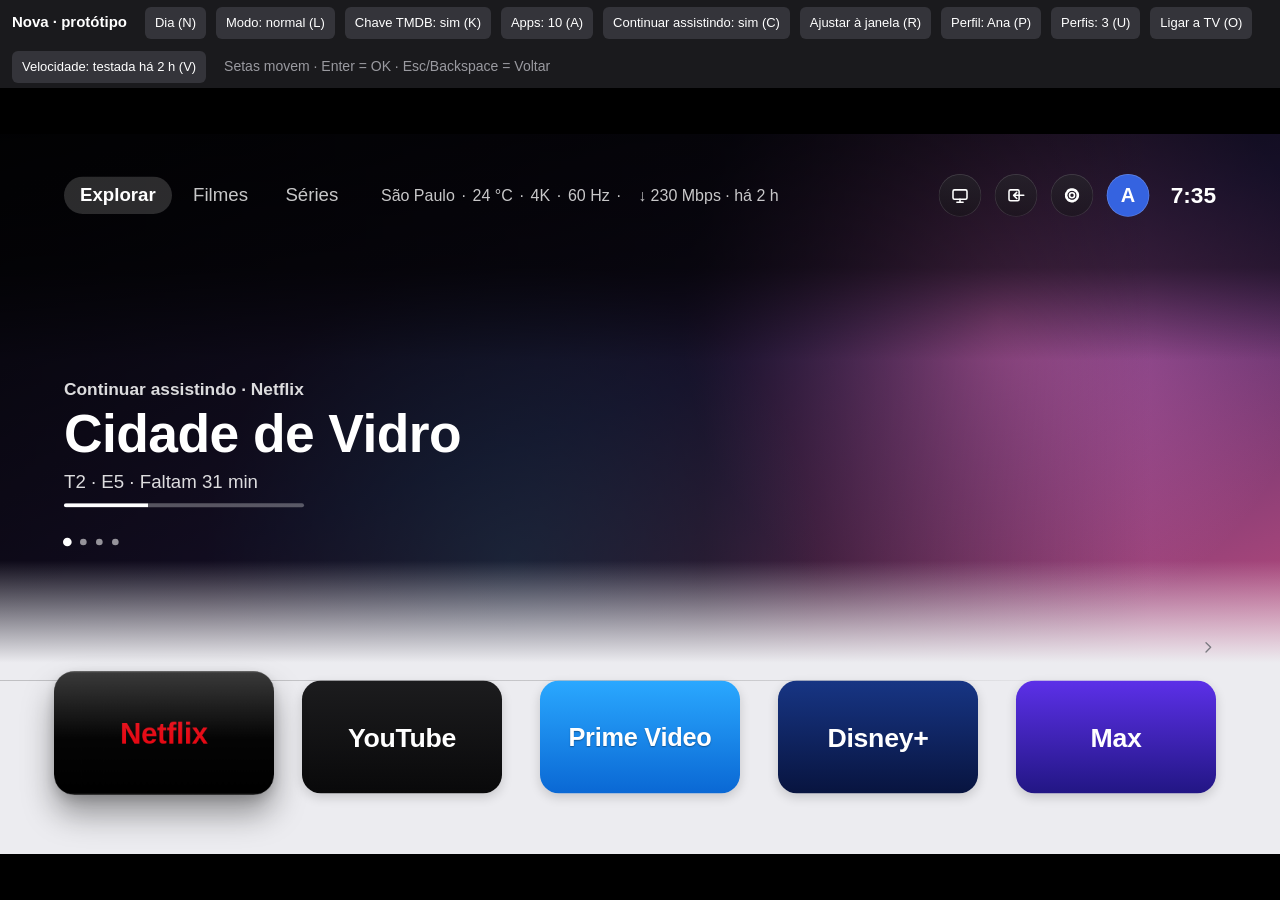
==== design/prototype/index.html @ 6ef5755b "Meu TV OS: plans, reviews and design (phase 0 to 2) Cards in plan/, review and TV test records in re" ====
<!doctype html>
<html lang="pt-BR">
<head>
<meta charset="utf-8">
<title>Nova · protótipo da tela inicial (card 200)</title>
<link rel="stylesheet" href="proto.css">
</head>
<body>
<div id="bar">
  <b>Nova · protótipo</b>
  <button id="bNight" type="button">Dia/Noite (N)</button>
  <button id="bPerf" type="button">Modo: normal (L)</button>
  <button id="bKey" type="button">Chave TMDB: sim (K)</button>
  <button id="bApps" type="button">Apps: 10 (A)</button>
  <button id="bCont" type="button">Continuar assistindo: sim (C)</button>
  <button id="b720" type="button">1280×720 (R)</button>
  <button id="bProf" type="button">Perfil: Ana (P)</button>
  <button id="bAlone" type="button">Perfis: 3 (U)</button>
  <button id="bStart" type="button">Ligar a TV (O)</button>
  <button id="bSpeed" type="button">Velocidade (V)</button>
  <span class="help">Setas movem · Enter = OK · Esc/Backspace = Voltar</span>
</div>
<div id="view">
  <div id="stage">
    <div id="sky" class="layer"><div class="s day"></div><div class="s night"></div><div class="lift"></div></div>
    <div id="home" class="layer">
      <div id="band">
        <div class="art" id="artA"></div>
        <div class="art" id="artB"></div>
        <div class="scrim top"></div>
        <div class="scrim left"></div>
        <div class="fade day"></div>
        <div class="fade night"></div>
        <div class="logo" id="logoA"></div>
        <div class="logo" id="logoB"></div>
      </div>
      <div id="hero">
        <div class="text">
          <div class="eyebrow"></div>
          <div class="title"></div>
          <div class="meta"></div>
          <div class="progress"><i></i></div>
        </div>
        <div class="action"></div>
        <div class="dots"></div>
      </div>
      <div id="topbar">
        <div id="lefts"><div id="tabs"></div><div id="info"></div></div>
        <div id="buttons"></div>
        <div id="clock"></div>
      </div>
      <div id="row">
        <div class="chev l"></div>
        <div class="chev r"></div>
        <div id="tiles"></div>
      </div>
    </div>
    <div id="drawer" class="layer"></div>
    <div id="apps" class="layer sheet"><h2>Todos os Apps</h2><div class="grid"></div></div>
    <div id="profiles" class="layer sheet" role="dialog" aria-label="Quem está assistindo?"><h2>Quem está assistindo?</h2><div class="who-list"></div></div>
    <div id="toast"></div>
    <div id="sr" class="sr" aria-live="polite"></div>
  </div>
</div>
<script src="proto.js"></script>
</body>
</html>
---- design/prototype/proto.css ----
/*
 * Prototype of the "Nova" home screen (card 200), on a 1920 x 1080 stage scaled to the window.
 * Same limits as web/home.css, so it also proves the look fits old TVs: no CSS variables, grid or backdrop-filter, and
 * only transform and opacity animate (focus surfaces are separate elements whose opacity changes). Values come from
 * design/tokens-v2.json. Classes on #stage: night, drawer-open, sheet-open, flat, lite, no-key.
 * Font: Inter, the app's own file (app/assets/fonts/InterVariable.ttf; web/ has no copy, tools/webapp.py packs it into
 * the LG and Samsung builds as fonts/). Nothing from the network: where the browser refuses a file:// font from a
 * parent folder (Firefox), the fallback stack draws.
 */
@font-face {
  font-family: 'Inter';
  src: url('../../app/assets/fonts/InterVariable.ttf') format('truetype');
  font-weight: 100 900;
}

html, body { margin: 0; padding: 0; width: 100%; height: 100%; overflow: hidden; background: #000; }
body { font-family: 'Inter', 'LG Smart UI', 'SamsungOne', 'Samsung Sans', Roboto, 'Helvetica Neue', Arial, sans-serif; -webkit-font-smoothing: antialiased; }
* { -webkit-user-select: none; user-select: none; }

/* MARK: - Prototype toolbar (not part of the TV screen) */

#bar {
  position: absolute; left: 0; top: 0; right: 0; height: 88px; z-index: 100;
  background: #1A1A1D; color: #DDD; font-size: 14px; line-height: 44px; overflow: hidden;
  padding: 0 12px; box-sizing: border-box;
}
#bar b { color: #FFF; margin-right: 14px; font-size: 15px; }
#bar button {
  font: inherit; font-size: 13px; color: #FFF; background: #34343A; border: 0; border-radius: 6px;
  height: 32px; line-height: 32px; padding: 0 10px; margin-right: 6px; cursor: pointer; vertical-align: middle;
}
#bar button:hover { background: #4A4A52; }
#bar .help { color: #9A9AA0; margin-left: 8px; }

#view { position: absolute; left: 0; top: 88px; right: 0; bottom: 0; overflow: hidden; }

/* MARK: - Stage */

#stage {
  position: absolute; left: 0; top: 0; width: 1920px; height: 1080px; overflow: hidden;
  -webkit-transform-origin: 0 0; transform-origin: 0 0;
  color: #1D1D1F; background: #ECECF0;
}
#stage.hd { outline: 2px solid #FF9F0A; }
.layer { position: absolute; left: 0; top: 0; width: 1920px; height: 1080px; }
svg { display: block; }

/* Sky: the screen around the band. Day and night crossfade (opacity only). */
#sky .s { position: absolute; left: 0; top: 0; width: 100%; height: 100%; -webkit-transition: opacity 2s; transition: opacity 2s; }
#sky .day { background: #ECECF0; }
#sky .night { background: #0C0C0F; opacity: 0; }
#sky .lift { position: absolute; left: 0; top: 0; width: 100%; height: 100%; background: #FFF; opacity: 0; -webkit-transition: opacity 0.45s; transition: opacity 0.45s; }
.night #sky .night { opacity: 1; }
.night #sky .lift { background: #000; }
.drawer-open #sky .lift { opacity: 0.32; }
.night.drawer-open #sky .lift { opacity: 0.42; }

/* MARK: - Home: everything that slides up when the drawer opens */

#home, #drawer {
  -webkit-transition: -webkit-transform 0.38s cubic-bezier(0.32, 0.72, 0.2, 1), opacity 0.28s;
  transition: transform 0.38s cubic-bezier(0.32, 0.72, 0.2, 1), opacity 0.28s;
}
#home { z-index: 1; }
.drawer-open #home { -webkit-transform: translateY(-560px); transform: translateY(-560px); }
#band, #hero, #topbar { -webkit-transition: opacity 0.2s; transition: opacity 0.2s; }
.drawer-open #band, .drawer-open #hero, .drawer-open #topbar { opacity: 0; }

/* MARK: - Band: the focused app's picks (or its art), full width, with scrims for the text */

#band { position: absolute; left: 0; top: 0; width: 1920px; height: 820px; overflow: hidden; }
#band .art {
  /* ends under the opaque end of the fade, so no seam shows at the band's edge when the stage is scaled */
  position: absolute; left: 0; top: 0; width: 1920px; height: 800px; opacity: 0;
  -webkit-transition: opacity 0.42s linear; transition: opacity 0.42s linear;
}
#band .art.on { opacity: 1; }
#band .logo { position: absolute; left: 0; top: 0; width: 1920px; height: 820px; opacity: 0; -webkit-transition: opacity 0.42s linear; transition: opacity 0.42s linear; }
#band .logo.on { opacity: 1; }
#band .logo .word {
  position: absolute; left: 1020px; width: 640px; top: 250px; height: 220px; line-height: 220px;
  text-align: center; font-weight: 800; letter-spacing: -0.02em; white-space: nowrap; overflow: hidden;
}
#band .scrim, #band .fade { position: absolute; left: 0; width: 1920px; }
#band .scrim.top {
  top: 0; height: 340px;
  background: -webkit-linear-gradient(top, rgba(0, 0, 0, 0.66) 0, rgba(0, 0, 0, 0.58) 200px, rgba(0, 0, 0, 0) 340px);
  background: linear-gradient(rgba(0, 0, 0, 0.66) 0, rgba(0, 0, 0, 0.58) 200px, rgba(0, 0, 0, 0) 340px);
}
#band .scrim.left {
  top: 0; height: 820px;
  background: -webkit-linear-gradient(left, rgba(0, 0, 0, 0.75) 0, rgba(0, 0, 0, 0.62) 55%, rgba(0, 0, 0, 0) 90%);
  background: linear-gradient(to right, rgba(0, 0, 0, 0.75) 0, rgba(0, 0, 0, 0.62) 55%, rgba(0, 0, 0, 0) 90%);
}
#band .fade { top: 640px; height: 180px; -webkit-transition: opacity 2s; transition: opacity 2s; }
#band .fade.day {
  background: -webkit-linear-gradient(top, rgba(236, 236, 240, 0), #ECECF0 85%);
  background: linear-gradient(rgba(236, 236, 240, 0), #ECECF0 85%);
}
#band .fade.night {
  opacity: 0;
  background: -webkit-linear-gradient(top, rgba(12, 12, 15, 0), #0C0C0F 85%);
  background: linear-gradient(rgba(12, 12, 15, 0), #0C0C0F 85%);
}
.night #band .fade.night { opacity: 1; }
.night #band .fade.day { opacity: 0; }

/* MARK: - Hero text (always white: it sits on the scrimmed photo, day and night) */

#hero { position: absolute; left: 0; top: 0; width: 1920px; height: 820px; color: #FFF; }
#hero .text {
  position: absolute; left: 96px; bottom: 260px; width: 960px;
  -webkit-transition: opacity 0.2s ease-out; transition: opacity 0.2s ease-out;
}
#hero .text.swap { opacity: 0; -webkit-transition: opacity 0.12s ease-in; transition: opacity 0.12s ease-in; }
#hero .eyebrow { font-size: 26px; font-weight: 600; line-height: 1.2; color: rgba(255, 255, 255, 0.86); margin-bottom: 10px; white-space: nowrap; }
#hero .title {
  font-size: 80px; font-weight: 700; line-height: 1.04; letter-spacing: -0.01em;
  max-height: 168px; overflow: hidden;
}
#hero .title.long { font-size: 64px; line-height: 1.06; max-height: 136px; }
#hero .meta { margin-top: 12px; font-size: 28px; font-weight: 500; line-height: 1.3; color: rgba(255, 255, 255, 0.86); white-space: nowrap; overflow: hidden; text-overflow: ellipsis; }
#hero .progress { display: none; margin-top: 14px; width: 360px; height: 6px; border-radius: 3px; background: rgba(255, 255, 255, 0.3); overflow: hidden; }
#hero .progress i { display: block; height: 6px; background: #FFF; -webkit-transform-origin: 0 0; transform-origin: 0 0; }
#hero .progress.on { display: block; }

/* The action pill appears only while the band has focus: a white surface that grows (scale and brightness). */
#hero .action {
  position: absolute; left: 96px; top: 584px; height: 56px; padding: 0 30px 0 24px; border-radius: 28px;
  background: #FFF; color: #1D1D1F; font-size: 28px; font-weight: 600; line-height: 56px; white-space: nowrap;
  box-shadow: 0 10px 24px rgba(0, 0, 0, 0.3);
  opacity: 0; -webkit-transform: scale(0.94); transform: scale(0.94);
  -webkit-transform-origin: 0 50%; transform-origin: 0 50%;
  -webkit-transition: -webkit-transform 0.2s cubic-bezier(0.2, 0.9, 0.3, 1.2), opacity 0.16s;
  transition: transform 0.2s cubic-bezier(0.2, 0.9, 0.3, 1.2), opacity 0.16s;
}
#hero .action svg { display: inline-block; vertical-align: -3px; margin-right: 12px; }
.band-focus #hero .action { opacity: 1; -webkit-transform: scale(1.06); transform: scale(1.06); }
#hero .dots {
  position: absolute; left: 96px; top: 607px; height: 10px; white-space: nowrap;
  -webkit-transition: -webkit-transform 0.2s cubic-bezier(0.2, 0.9, 0.3, 1); transition: transform 0.2s cubic-bezier(0.2, 0.9, 0.3, 1);
}
#hero .dots i { display: inline-block; width: 10px; height: 10px; border-radius: 5px; margin-right: 14px; background: rgba(255, 255, 255, 0.56); vertical-align: top; }
#hero .dots i.on { background: #FFF; -webkit-transform: scale(1.3); transform: scale(1.3); }

/* MARK: - Top bar: tabs (a quiet filter of the band), the TV info line, round buttons, clock */

#topbar { position: absolute; left: 0; top: 0; width: 1920px; height: 200px; color: #FFF; }
#lefts { position: absolute; left: 96px; top: 64px; height: 56px; white-space: nowrap; }
#tabs { display: inline-block; }
.no-key #tabs { display: none; }
.no-key #info { margin-left: 0; }
.tab {
  position: relative; display: inline-block; height: 56px; padding: 0 24px; margin-right: 8px;
  font-size: 28px; font-weight: 500; line-height: 56px; color: rgba(255, 255, 255, 0.78);
  -webkit-transition: -webkit-transform 0.2s cubic-bezier(0.2, 0.9, 0.3, 1.2); transition: transform 0.2s cubic-bezier(0.2, 0.9, 0.3, 1.2);
}
.tab span { position: relative; }
.tab .cap, .tab .hl { position: absolute; left: 0; top: 0; right: 0; bottom: 0; border-radius: 28px; }
.tab .cap { background: rgba(255, 255, 255, 0.16); opacity: 0; }
.tab .hl { background: #FFF; box-shadow: 0 10px 24px rgba(0, 0, 0, 0.3); opacity: 0; -webkit-transition: opacity 0.16s; transition: opacity 0.16s; }
.tab.on { color: #FFF; font-weight: 600; }
.tab.on .cap { opacity: 1; }
.tab.focus { color: #1D1D1F; -webkit-transform: scale(1.06); transform: scale(1.06); }
.tab.focus .hl { opacity: 1; }

/* The TV info line (replaces the quotes in Nova): city · temperature · resolution · refresh, then the speed item, the
   only part that takes focus. Parts drop (Hz, resolution, temperature, city) when it would reach the buttons. */
#info { display: inline-block; margin-left: 32px; font-size: 24px; font-weight: 500; color: rgba(255, 255, 255, 0.78); vertical-align: top; line-height: 56px; -webkit-font-feature-settings: 'tnum'; font-feature-settings: 'tnum'; }
#info .part { display: inline-block; }
#info .part.gone { display: none; }
#info .sep { padding: 0 10px; }
.speed {
  /* its own 20 px padding keeps the focused capsule off the last dot; it grows to the right (origin on the left) */
  position: relative; display: inline-block; height: 56px; padding: 0 20px; margin-left: -4px; vertical-align: top;
  -webkit-transform-origin: 0 50%; transform-origin: 0 50%;
  -webkit-transition: -webkit-transform 0.2s cubic-bezier(0.2, 0.9, 0.3, 1.2); transition: transform 0.2s cubic-bezier(0.2, 0.9, 0.3, 1.2);
}
.speed.alone { margin-left: 0; }
.speed .hl { position: absolute; left: 0; top: 0; right: 0; bottom: 0; border-radius: 28px; background: #FFF; box-shadow: 0 10px 24px rgba(0, 0, 0, 0.3); opacity: 0; -webkit-transition: opacity 0.16s; transition: opacity 0.16s; }
.speed .txt { position: relative; white-space: nowrap; }
.speed svg { display: inline-block; vertical-align: -3px; margin-right: 8px; }
.speed.alert { color: #FFF; }
.speed.focus { color: #1D1D1F; -webkit-transform: scale(1.06); transform: scale(1.06); }
.speed.focus .hl { opacity: 1; }
/* The test's progress: 120 x 4 under the text, filled by scaleX (4 updates a second). */
.speed .bar { position: absolute; left: 20px; bottom: 6px; width: 120px; height: 4px; border-radius: 2px; background: rgba(255, 255, 255, 0.3); overflow: hidden; display: none; }
.speed .bar i { display: block; width: 120px; height: 4px; background: #FFF; -webkit-transform-origin: 0 0; transform-origin: 0 0; -webkit-transition: -webkit-transform 0.25s linear; transition: transform 0.25s linear; }
.speed.testing .bar { display: block; }
.speed.focus .bar { background: rgba(29, 29, 31, 0.25); }
.speed.focus .bar i { background: #1D1D1F; }

#buttons { position: absolute; top: 60px; height: 64px; white-space: nowrap; }
.round {
  position: relative; display: inline-block; width: 64px; height: 64px; margin-left: 20px; vertical-align: top; color: #FFF;
  -webkit-transition: -webkit-transform 0.2s cubic-bezier(0.2, 0.9, 0.3, 1.2); transition: transform 0.2s cubic-bezier(0.2, 0.9, 0.3, 1.2);
}
.round .glass, .round .hl { position: absolute; left: 0; top: 0; width: 64px; height: 64px; border-radius: 32px; }
.round .glass {
  background: -webkit-linear-gradient(top, rgba(40, 40, 44, 0.62), rgba(20, 20, 22, 0.5));
  background: linear-gradient(rgba(40, 40, 44, 0.62), rgba(20, 20, 22, 0.5));
  box-shadow: inset 0 0 0 1px rgba(255, 255, 255, 0.14);
}
.round .hl { background: #FFF; box-shadow: 0 10px 24px rgba(0, 0, 0, 0.3); opacity: 0; -webkit-transition: opacity 0.16s; transition: opacity 0.16s; }
.round svg { position: absolute; left: 18px; top: 18px; }
.round .tip {
  position: absolute; top: 80px; left: 50%; width: 300px; margin-left: -150px; text-align: center;
  font-size: 24px; font-weight: 600; color: #FFF; white-space: nowrap; opacity: 0;
  -webkit-transition: opacity 0.14s; transition: opacity 0.14s;
}
.round.last .tip { left: auto; right: 0; margin-left: 0; text-align: right; }
.round.focus { color: #1D1D1F; -webkit-transform: scale(1.12); transform: scale(1.12); }
.round.focus .hl, .round.focus .tip { opacity: 1; }

/* Profile button: the active profile's initial on its color (tokens-v2 profile.button). Focus as every round button:
   white surface, scale 1.12, the name below; the initial takes the profile color there (same >= 4.5:1 pair). */
.round .disk { position: absolute; left: 0; top: 0; width: 64px; height: 64px; border-radius: 32px; box-shadow: inset 0 0 0 1px rgba(255, 255, 255, 0.22); }
.round .initial { position: absolute; left: 0; top: 0; width: 64px; height: 64px; line-height: 64px; text-align: center; font-size: 30px; font-weight: 600; color: #FFF; }
/* Kids profile mark on the button: a 22 px white disk with a dark bear head at the lower right, ringed in the bar's tint. */
.round .kid { position: absolute; left: 44px; top: 44px; width: 22px; height: 22px; border-radius: 11px; background: #FFF; color: #1D1D1F; box-shadow: 0 0 0 2px rgba(20, 20, 22, 0.8); display: none; }
.round .kid svg { position: absolute; left: 4px; top: 4px; }
.round.kids .kid { display: block; }

#clock {
  position: absolute; right: 96px; top: 60px; height: 64px; line-height: 64px;
  font-size: 34px; font-weight: 600; color: #FFF; -webkit-font-feature-settings: 'tnum'; font-feature-settings: 'tnum';
}

/* MARK: - Favorites row: 300 x 169 tiles, logo (here: the name) on the brand gradient */

#row { position: absolute; left: 0; top: 0; width: 1920px; height: 1080px; }
#tiles {
  position: absolute; left: 0; top: 0;
  -webkit-transition: -webkit-transform 0.3s cubic-bezier(0.2, 0.9, 0.3, 1); transition: transform 0.3s cubic-bezier(0.2, 0.9, 0.3, 1);
}
.tile {
  position: absolute; top: 820px; width: 300px; height: 169px;
  -webkit-transition: -webkit-transform 0.24s cubic-bezier(0.2, 0.9, 0.3, 1.15), opacity 0.3s;
  transition: transform 0.24s cubic-bezier(0.2, 0.9, 0.3, 1.15), opacity 0.3s;
}
.tile .shadow {
  position: absolute; left: 0; top: 0; width: 300px; height: 169px; border-radius: 28px;
  box-shadow: 0 26px 44px rgba(0, 0, 0, 0.38); opacity: 0;
  -webkit-transition: opacity 0.18s ease-out; transition: opacity 0.18s ease-out;
}
.night .tile .shadow { box-shadow: 0 26px 44px rgba(0, 0, 0, 0.62); }
.tile .face {
  position: absolute; left: 0; top: 0; width: 300px; height: 169px; border-radius: 28px; overflow: hidden;
  box-shadow: 0 6px 16px rgba(0, 0, 0, 0.16);
}
/* At night a dark tile (Netflix, YouTube) would melt into the sky: a faint rim keeps its edge. */
.night .tile .face { box-shadow: 0 6px 16px rgba(0, 0, 0, 0.36), inset 0 0 0 1px rgba(255, 255, 255, 0.1); }
.face .word {
  position: absolute; left: 10%; right: 10%; top: 50%; height: 60px; margin-top: -30px; line-height: 60px;
  text-align: center; font-weight: 700; letter-spacing: -0.01em; white-space: nowrap; overflow: hidden;
}
.face .word.shade { text-shadow: 0 1px 2px rgba(0, 0, 0, 0.35); }
.face .sheen {
  position: absolute; left: -10px; top: 0; right: -10px; bottom: 0; border-radius: 28px; opacity: 0;
  background: -webkit-linear-gradient(top, rgba(255, 255, 255, 0.2), rgba(255, 255, 255, 0) 55%);
  background: linear-gradient(rgba(255, 255, 255, 0.2), rgba(255, 255, 255, 0) 55%);
  box-shadow: inset 0 0 0 1.5px rgba(255, 255, 255, 0.22);
  -webkit-transition: opacity 0.18s ease-out, -webkit-transform 0.32s cubic-bezier(0.2, 0.9, 0.3, 1.2);
  transition: opacity 0.18s ease-out, transform 0.32s cubic-bezier(0.2, 0.9, 0.3, 1.2);
}
.tile.focus { z-index: 2; will-change: transform; -webkit-transform: translateY(-6px) scale(1.1); transform: translateY(-6px) scale(1.1); }
.tile.focus .shadow, .tile.focus .sheen { opacity: 1; }
.tile.away { opacity: 0; }

.chev { position: absolute; top: 758px; width: 24px; height: 24px; color: #7A7A80; opacity: 0; -webkit-transition: opacity 0.2s; transition: opacity 0.2s; }
.chev.on { opacity: 1; }
.chev.l { left: 96px; }
.chev.r { left: 1800px; }

/* MARK: - Drawer: inputs, shortcuts, weather (the quotes leave Nova) */

#drawer { z-index: 2; opacity: 0; -webkit-transform: translateY(560px); transform: translateY(560px); }
.drawer-open #drawer { opacity: 1; -webkit-transform: none; transform: none; }
.group { position: absolute; top: 470px; font-size: 26px; font-weight: 600; color: #5A5A5F; white-space: nowrap; }
.night .group { color: #A1A1A6; }

.glass {
  background: -webkit-linear-gradient(top, rgba(255, 255, 255, 0.86), rgba(255, 255, 255, 0.66));
  background: linear-gradient(rgba(255, 255, 255, 0.86), rgba(255, 255, 255, 0.66));
  box-shadow: 0 10px 30px rgba(0, 0, 0, 0.1), inset 0 1.5px 0 rgba(255, 255, 255, 0.95);
}
.night .glass {
  background: -webkit-linear-gradient(top, rgba(38, 38, 42, 0.78), rgba(17, 17, 19, 0.64));
  background: linear-gradient(rgba(38, 38, 42, 0.78), rgba(17, 17, 19, 0.64));
  box-shadow: 0 10px 30px rgba(0, 0, 0, 0.3), inset 0 1.5px 0 rgba(255, 255, 255, 0.12);
}
.key {
  position: absolute; top: 520px; height: 140px; border-radius: 24px; color: #1D1D1F; text-align: center;
  -webkit-transition: -webkit-transform 0.2s cubic-bezier(0.2, 0.9, 0.3, 1.2); transition: transform 0.2s cubic-bezier(0.2, 0.9, 0.3, 1.2);
}
.night .key { color: #F5F5F7; }
.key .hl { position: absolute; left: 0; top: 0; right: 0; bottom: 0; border-radius: 24px; background: #FFF; box-shadow: 0 16px 34px rgba(0, 0, 0, 0.3); opacity: 0; -webkit-transition: opacity 0.16s; transition: opacity 0.16s; }
.night .key .hl { box-shadow: 0 16px 34px rgba(0, 0, 0, 0.5); }
.key svg { position: absolute; left: 50%; top: 30px; margin-left: -18px; }
.key .label { position: absolute; left: 10px; right: 10px; top: 86px; font-size: 24px; font-weight: 500; white-space: nowrap; overflow: hidden; text-overflow: ellipsis; }
.key.off { color: #6A6A70; }
.night .key.off { color: rgba(255, 255, 255, 0.5); }
.key.focus, .night .key.focus { color: #1D1D1F; -webkit-transform: scale(1.07); transform: scale(1.07); z-index: 2; }
.key.focus .hl { opacity: 1; }

.panel { position: absolute; top: 704px; height: 300px; border-radius: 32px; overflow: hidden; color: #1D1D1F; }
.night .panel { color: #F5F5F7; }
.panel .head { position: absolute; left: 36px; top: 30px; font-size: 26px; font-weight: 600; color: #5A5A5F; white-space: nowrap; }
.panel .side { position: absolute; right: 36px; top: 32px; font-size: 24px; font-weight: 500; color: #5A5A5F; white-space: nowrap; }
.night .panel .head, .night .panel .side { color: #A1A1A6; }
.panel .temp { position: absolute; left: 36px; top: 80px; font-size: 96px; font-weight: 300; line-height: 100px; -webkit-font-feature-settings: 'tnum'; font-feature-settings: 'tnum'; }
.panel .cond { position: absolute; left: 36px; top: 192px; font-size: 28px; font-weight: 500; white-space: nowrap; }
.panel .range { position: absolute; left: 36px; top: 236px; font-size: 24px; font-weight: 500; color: #5A5A5F; white-space: nowrap; }
.night .panel .range, .night .panel .hour .t { color: #A1A1A6; }
.panel .hour { position: absolute; top: 84px; width: 110px; text-align: center; -webkit-font-feature-settings: 'tnum'; font-feature-settings: 'tnum'; }
.panel .hour .t { font-size: 24px; font-weight: 500; color: #5A5A5F; }
.panel .hour svg { margin: 18px auto 14px; }
.panel .hour .d { font-size: 28px; font-weight: 500; }
.panel .split { position: absolute; left: 400px; top: 34px; bottom: 34px; width: 2px; background: rgba(0, 0, 0, 0.1); }
.night .panel .split { background: rgba(255, 255, 255, 0.14); }

/* MARK: - All Apps sheet (thick glass, dark day and night) */

.sheet {
  z-index: 3; color: #FFF; background: rgba(12, 12, 15, 0.94); opacity: 0; visibility: hidden;
  -webkit-transform: scale(1.04); transform: scale(1.04);
  -webkit-transition: opacity 0.24s, -webkit-transform 0.3s cubic-bezier(0.2, 0.9, 0.3, 1), visibility 0s 0.3s;
  transition: opacity 0.24s, transform 0.3s cubic-bezier(0.2, 0.9, 0.3, 1), visibility 0s 0.3s;
}
/* Without a real blur the sheet is nearly opaque, and what's under it fades out: no tiles show through. */
.sheet-open #home, .sheet-open #drawer { opacity: 0; }
.sheet.open { opacity: 1; visibility: visible; -webkit-transform: none; transform: none; -webkit-transition-delay: 0s; transition-delay: 0s; }
.sheet h2 { position: absolute; left: 96px; top: 70px; margin: 0; font-size: 40px; font-weight: 600; }
#apps .grid { position: absolute; left: 0; top: 0; width: 1920px; -webkit-transition: -webkit-transform 0.3s cubic-bezier(0.2, 0.9, 0.3, 1); transition: transform 0.3s cubic-bezier(0.2, 0.9, 0.3, 1); }
.cell { position: absolute; width: 300px; height: 230px; }
.cell .tile { top: 0; }
.cell .label { position: absolute; left: 0; right: 0; top: 186px; text-align: center; font-size: 24px; font-weight: 500; color: rgba(255, 255, 255, 0.66); white-space: nowrap; overflow: hidden; text-overflow: ellipsis; }
.cell.focus .label { color: #FFF; }

/* MARK: - Profiles sheet ("Who's watching?"): one centered line of up to 6 profiles and Add, on thick glass */

#profiles h2 { left: 0; right: 0; top: 300px; text-align: center; font-size: 48px; }
.who { position: absolute; top: 440px; width: 200px; height: 290px; }
.who .orb {
  position: absolute; left: 0; top: 0; width: 200px; height: 200px;
  -webkit-transition: -webkit-transform 0.24s cubic-bezier(0.2, 0.9, 0.3, 1.15); transition: transform 0.24s cubic-bezier(0.2, 0.9, 0.3, 1.15);
}
.who .shadow, .who .disk, .who .hl { position: absolute; left: 0; top: 0; width: 200px; height: 200px; border-radius: 100px; }
.who .shadow { box-shadow: 0 26px 44px rgba(0, 0, 0, 0.55); opacity: 0; -webkit-transition: opacity 0.18s ease-out; transition: opacity 0.18s ease-out; }
.who .disk { box-shadow: inset 0 0 0 1.5px rgba(255, 255, 255, 0.18); }
.who.add .disk { background: rgba(255, 255, 255, 0.12); }
.who .hl { background: #FFF; opacity: 0; -webkit-transition: opacity 0.16s; transition: opacity 0.16s; }
/* The ring is a border (not a box-shadow), so it stays in lite; 6 px white, 6 px off the disk. */
.who .ring {
  position: absolute; left: -12px; top: -12px; width: 224px; height: 224px; border-radius: 112px;
  border: 6px solid #FFF; box-sizing: border-box; opacity: 0; -webkit-transition: opacity 0.16s; transition: opacity 0.16s;
}
.who .letter { position: absolute; left: 0; top: 0; width: 200px; height: 200px; line-height: 200px; text-align: center; font-size: 96px; font-weight: 600; color: #FFF; }
.who svg { position: absolute; left: 64px; top: 64px; color: #FFF; }
.who .badge { position: absolute; left: 148px; top: 148px; width: 52px; height: 52px; border-radius: 26px; background: #FFF; color: #1D1D1F; box-shadow: 0 4px 10px rgba(0, 0, 0, 0.35); }
.who .badge svg { left: 12px; top: 12px; color: #1D1D1F; }
/* Kids profile mark: 44 px white disk with a dark bear head, upper right (the active check stays lower right). */
.who .kid { position: absolute; left: 156px; top: 0; width: 44px; height: 44px; border-radius: 22px; background: #FFF; box-shadow: 0 4px 10px rgba(0, 0, 0, 0.35); }
.who .kid svg { left: 9px; top: 9px; color: #1D1D1F; }
.who .name {
  position: absolute; left: -50px; width: 300px; top: 236px; text-align: center; font-size: 28px; font-weight: 500;
  color: rgba(255, 255, 255, 0.66); white-space: nowrap; overflow: hidden; text-overflow: ellipsis;
}
.who.on .name { font-weight: 600; }
.who.focus .orb { -webkit-transform: scale(1.1); transform: scale(1.1); }
.who.focus .shadow, .who.focus .ring { opacity: 1; }
.who.focus .name { color: #FFF; }
.who.add.focus .ring { opacity: 0; }
.who.add.focus .hl { opacity: 1; }
.who.add.focus svg { color: #1D1D1F; }

/* MARK: - Toast */

#toast {
  position: absolute; left: 50%; top: 60px; z-index: 50; max-width: 900px; padding: 18px 30px; border-radius: 32px;
  font-size: 26px; font-weight: 500; line-height: 1.3; color: rgba(255, 255, 255, 0.95); white-space: nowrap;
  background: rgba(22, 22, 26, 0.9); box-shadow: 0 16px 40px rgba(0, 0, 0, 0.35);
  opacity: 0; -webkit-transform: translate(-50%, -16px); transform: translate(-50%, -16px);
  -webkit-transition: opacity 0.2s, -webkit-transform 0.2s; transition: opacity 0.2s, transform 0.2s;
}
#toast.on { opacity: 1; -webkit-transform: translate(-50%, 0); transform: translate(-50%, 0); }

/* MARK: - Light paths */

/* flat (Samsung up to 2 GB): shadows stay static, nothing animates a shadow, no parallax. */
.flat .tile .shadow, .flat .face .sheen { -webkit-transition: none; transition: none; }
.flat .face .sheen { -webkit-transform: none !important; transform: none !important; }
.flat #tiles, .flat #home, .flat #drawer { will-change: transform; }

/* lite (Tizen 2.x, 1 GB LGs; Android LEGACY looks like this, plus the cached shadows): no shadows, no transitions,
   no sheen, solid glass; focus = scale + a white ring. */
.lite * { box-shadow: none !important; text-shadow: none !important; -webkit-transition: none !important; transition: none !important; }
.lite .tile .shadow, .lite .face .sheen { display: none; }
.lite.night .tile .face { border: 1px solid rgba(255, 255, 255, 0.14); box-sizing: border-box; }
.lite .tile.focus .face, .lite.night .tile.focus .face { border: 3px solid #FFF; box-sizing: border-box; }
.lite .tile.focus .face .word { margin-top: -33px; }
.lite .round .glass { background: #2A2A2D; }
.lite .glass { background: #FAFAFC; }
.lite.night .glass { background: #1E1E22; }
.lite .sheet { background: #141418; }
.lite .who.add .disk { background: #2A2A2D; }
.lite #toast { background: #16161A; }
.lite .round .kid { box-shadow: 0 0 0 2px #2A2A2D !important; }

/* Read aloud only (the prototype's stand-in for TalkBack announcements). */
.sr { position: absolute; left: -9999px; width: 1px; height: 1px; overflow: hidden; }
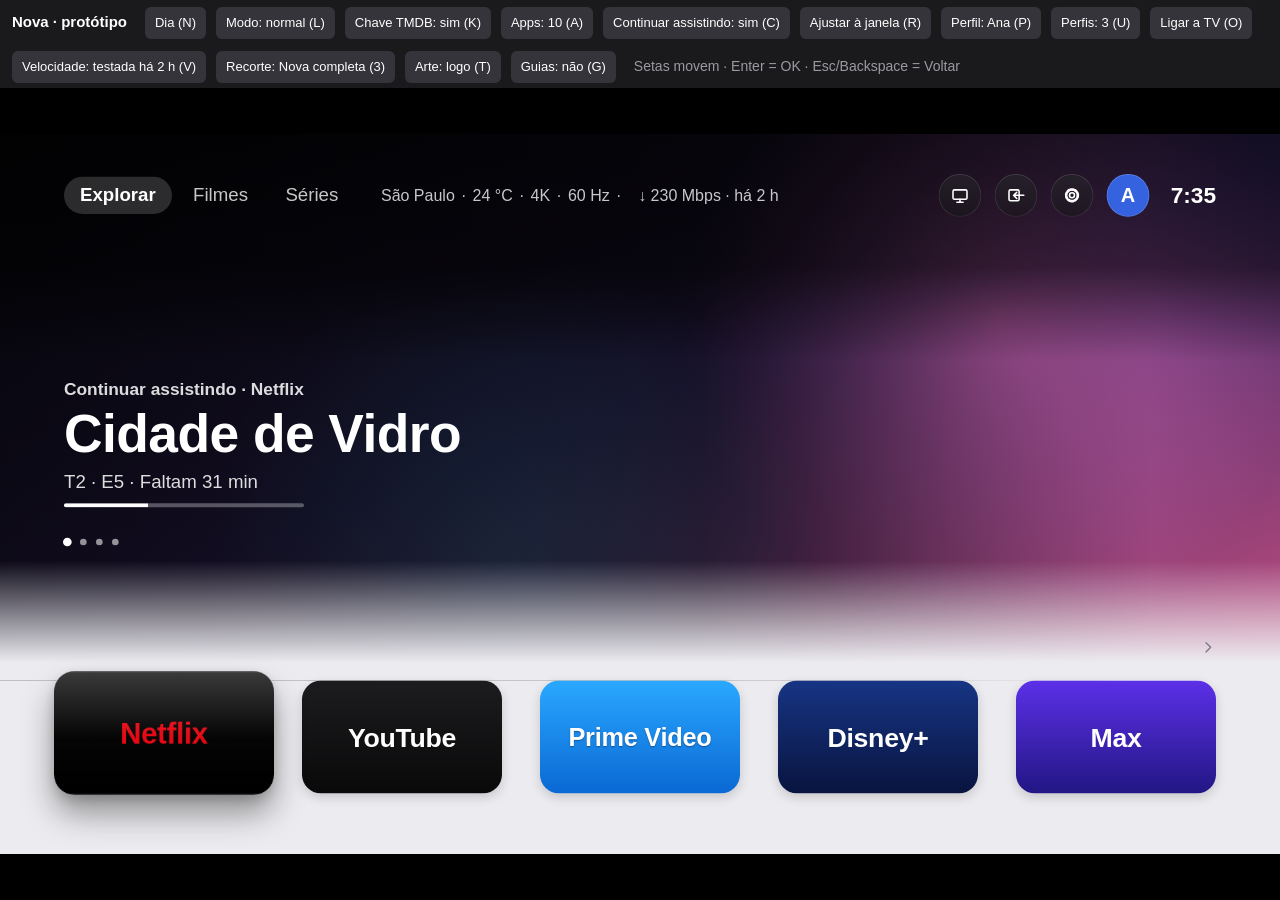
==== commit 09fec8f6: "Meu TV OS: cards 203 (approved), 214a, 214b; Nova design for card 203 Co-Authored-By: Claude Opus 5." ====
--- a/design/prototype/index.html
+++ b/design/prototype/index.html
@@ -18,12 +18,22 @@
   <button id="bAlone" type="button">Perfis: 3 (U)</button>
   <button id="bStart" type="button">Ligar a TV (O)</button>
   <button id="bSpeed" type="button">Velocidade (V)</button>
+  <button id="b203" type="button">Recorte: Nova completa (3)</button>
+  <button id="bArt" type="button">Arte: logo (T)</button>
+  <button id="bGuide" type="button">Guias: não (G)</button>
   <span class="help">Setas movem · Enter = OK · Esc/Backspace = Voltar</span>
 </div>
 <div id="view">
   <div id="stage">
     <div id="sky" class="layer"><div class="s day"></div><div class="s night"></div><div class="lift"></div></div>
     <div id="home" class="layer">
+      <div id="today">
+        <div class="back"></div>
+        <div class="veil"></div>
+        <div class="title">Para você</div>
+        <div class="cards"></div>
+        <div class="big"><div class="time"></div><div class="date"></div></div>
+      </div>
       <div id="band">
         <div class="art" id="artA"></div>
         <div class="art" id="artB"></div>
@@ -58,6 +68,11 @@
     <div id="drawer" class="layer"></div>
     <div id="apps" class="layer sheet"><h2>Todos os Apps</h2><div class="grid"></div></div>
     <div id="profiles" class="layer sheet" role="dialog" aria-label="Quem está assistindo?"><h2>Quem está assistindo?</h2><div class="who-list"></div></div>
+    <div id="guides">
+      <div class="safe"></div>
+      <div class="gcol"></div><div class="gcol"></div><div class="gcol"></div><div class="gcol"></div><div class="gcol"></div>
+      <div class="glabel">fileira y 820–989 · tile 300×169, raio 28 · vão 57 · de x 96 a 1824 · caixa do logo 216×85 (medidas a 1080p)</div>
+    </div>
     <div id="toast"></div>
     <div id="sr" class="sr" aria-live="polite"></div>
   </div>
--- a/design/prototype/proto.css
+++ b/design/prototype/proto.css
@@ -2,7 +2,8 @@
  * Prototype of the "Nova" home screen (card 200), on a 1920 x 1080 stage scaled to the window.
  * Same limits as web/home.css, so it also proves the look fits old TVs: no CSS variables, grid or backdrop-filter, and
  * only transform and opacity animate (focus surfaces are separate elements whose opacity changes). Values come from
- * design/tokens-v2.json. Classes on #stage: night, drawer-open, sheet-open, flat, lite, no-key.
+ * design/tokens-v2.json. Classes on #stage: night, drawer-open, sheet-open, flat, lite, no-key; card 203's cut: c203,
+ * names, guides, no-picks (its rules are at the end, under "Card 203").
  * Font: Inter, the app's own file (app/assets/fonts/InterVariable.ttf; web/ has no copy, tools/webapp.py packs it into
  * the LG and Samsung builds as fonts/). Nothing from the network: where the browser refuses a file:// font from a
  * parent folder (Firefox), the fallback stack draws.
@@ -255,6 +256,8 @@
   text-align: center; font-weight: 700; letter-spacing: -0.01em; white-space: nowrap; overflow: hidden;
 }
 .face .word.shade { text-shadow: 0 1px 2px rgba(0, 0, 0, 0.35); }
+.face .word { text-overflow: ellipsis; }
+.face .mark, .face .lbox, .face .glow { display: none; }
 .face .sheen {
   position: absolute; left: -10px; top: 0; right: -10px; bottom: 0; border-radius: 28px; opacity: 0;
   background: -webkit-linear-gradient(top, rgba(255, 255, 255, 0.2), rgba(255, 255, 255, 0) 55%);
@@ -409,3 +412,123 @@
 
 /* Read aloud only (the prototype's stand-in for TalkBack announcements). */
 .sr { position: absolute; left: -9999px; width: 1px; height: 1px; overflow: hidden; }
+
+/* MARK: - Card 203 (key 3, #card=203): only what 203 ships, over today's Nova (card 202). design/203-tiles-grandes.md */
+
+#today { display: none; }
+.c203 #today { display: block; }
+.c203 #band, .c203 #hero, .c203 #info, .c203 #me { display: none; }
+.drawer-open #today { opacity: 0; }
+#today { -webkit-transition: opacity 0.2s; transition: opacity 0.2s; }
+
+/* Today's sky: the light (or dark) gradient with the focused pick's colors under a veil (web/home.css #sky). */
+.c203 #sky .day { background: -webkit-linear-gradient(top, #F5F5F7, #E2E2E7); background: linear-gradient(#F5F5F7, #E2E2E7); }
+.c203 #sky .night { background: -webkit-linear-gradient(top, #1C1C1E, #0B0B0D); background: linear-gradient(#1C1C1E, #0B0B0D); }
+#today .back, #today .veil { position: absolute; left: 0; top: 0; width: 1920px; height: 1080px; }
+#today .veil { background: rgba(245, 245, 247, 0.74); }
+.night #today .veil { background: rgba(11, 11, 13, 0.78); }
+.no-picks #today .back { display: none; }
+
+/* "Para você" and the picks cards as the 202 Nova draws them (HomeLayout.NOVA, L_CARDS_TOP 262, L_CARD_H 442). */
+#today .title { position: absolute; left: 93px; top: 177px; font-size: 52px; font-weight: 600; line-height: 1; color: #1D1D1F; white-space: nowrap; }
+.night #today .title { color: #F5F5F7; }
+.no-key #today .title { display: none; }
+#today .cards { position: absolute; left: 0; top: 0; -webkit-transition: -webkit-transform 0.32s cubic-bezier(0.2, 0.9, 0.3, 1); transition: transform 0.32s cubic-bezier(0.2, 0.9, 0.3, 1); }
+.card { position: absolute; top: 262px; height: 442px; -webkit-transition: -webkit-transform 0.22s cubic-bezier(0.2, 0.9, 0.3, 1.15); transition: transform 0.22s cubic-bezier(0.2, 0.9, 0.3, 1.15); }
+.card .img, .card .ring { position: absolute; left: 0; top: 0; width: 100%; height: 100%; border-radius: 18px; }
+.card .img { box-shadow: 0 10px 30px rgba(0, 0, 0, 0.14); }
+.night .card .img { box-shadow: 0 10px 30px rgba(0, 0, 0, 0.32); }
+.card .ring { box-shadow: inset 0 0 0 2.5px rgba(255, 255, 255, 0.85); opacity: 0; -webkit-transition: opacity 0.17s; transition: opacity 0.17s; }
+.card .name { position: absolute; left: 0; top: 464px; max-width: 100%; overflow: hidden; text-overflow: ellipsis; white-space: nowrap; font-size: 31px; font-weight: 600; color: #1D1D1F; }
+.card .meta { position: absolute; left: 0; top: 506px; max-width: 100%; overflow: hidden; text-overflow: ellipsis; white-space: nowrap; font-size: 25px; font-weight: 500; color: #6E6E73; opacity: 0; }
+.night .card .name { color: #F5F5F7; }
+.night .card .meta { color: rgba(245, 245, 247, 0.62); }
+.card.wide .meta { opacity: 1; }
+.card.focus { z-index: 2; -webkit-transform: translateY(-6px) scale(1.05); transform: translateY(-6px) scale(1.05); }
+.card.focus .ring { opacity: 1; }
+.lite .card .ring { border: 3px solid #FFF; box-sizing: border-box; }
+/* No TMDB key: the big clock and the date instead of the cards (web/home.css #clock in Nova). */
+#today .big { position: absolute; left: 92px; top: 300px; display: none; color: #1D1D1F; }
+.no-picks #today .big { display: block; }
+.night #today .big { color: #F5F5F7; }
+#today .time { font-size: 176px; font-weight: 200; line-height: 1; letter-spacing: -0.01em; -webkit-font-feature-settings: 'tnum'; font-feature-settings: 'tnum'; }
+#today .date { margin-top: 18px; font-size: 40px; font-weight: 500; color: #6E6E73; }
+.night #today .date { color: rgba(245, 245, 247, 0.62); }
+
+/* Top bar in the theme's ink (no photo behind it yet: that is 206); no cap on the selected tab, as today. */
+.c203 #topbar { color: #1D1D1F; }
+.c203.night #topbar { color: #F5F5F7; }
+.c203 .tab { color: #6E6E73; }
+.c203 .tab.on { color: #1D1D1F; }
+.c203.night .tab { color: rgba(245, 245, 247, 0.62); }
+.c203.night .tab.on { color: #F5F5F7; }
+.c203 .tab .cap { display: none; }
+.c203 .tab.focus, .c203.night .tab.focus { color: #1D1D1F; }
+.c203 .round { color: #1D1D1F; }
+.c203 .round .glass {
+  background: -webkit-linear-gradient(top, rgba(255, 255, 255, 0.78), rgba(255, 255, 255, 0.5));
+  background: linear-gradient(rgba(255, 255, 255, 0.78), rgba(255, 255, 255, 0.5));
+  box-shadow: 0 6px 26px rgba(0, 0, 0, 0.1), inset 0 0 0 1px rgba(255, 255, 255, 0.5);
+}
+.c203.night .round { color: #FFF; }
+.c203.night .round .glass {
+  background: -webkit-linear-gradient(top, rgba(40, 40, 44, 0.8), rgba(17, 17, 19, 0.62));
+  background: linear-gradient(rgba(40, 40, 44, 0.8), rgba(17, 17, 19, 0.62));
+  box-shadow: 0 6px 26px rgba(0, 0, 0, 0.3), inset 0 0 0 1px rgba(255, 255, 255, 0.08);
+}
+.c203 .round.focus, .c203.night .round.focus { color: #1D1D1F; }
+.c203 .round .tip { color: #1D1D1F; }
+.c203.night .round .tip { color: #F5F5F7; }
+.lite.c203 .round .glass { background: #FAFAFC; }
+.lite.c203.night .round .glass { background: #2A2A2D; }
+
+/* The tiles: 203's interim focus (today's look at Nova's final scale) until 204: scale 1.10 from the center, no lift,
+   no sheen or parallax; the deep shadow and a faint top glow. */
+.c203 .tile.focus { -webkit-transform: scale(1.1); transform: scale(1.1); }
+.c203 .face .sheen { display: none; }
+.c203 .tile .face { box-shadow: 0 4px 22px rgba(0, 0, 0, 0.14); }
+.c203.night .tile .face { box-shadow: 0 4px 22px rgba(0, 0, 0, 0.3), inset 0 0 0 1px rgba(255, 255, 255, 0.1); }
+.c203 .tile .shadow { box-shadow: 0 18px 40px rgba(0, 0, 0, 0.34); }
+.c203.night .tile .shadow { box-shadow: 0 18px 40px rgba(0, 0, 0, 0.6); }
+.c203 .face .glow {
+  display: block; position: absolute; left: 0; top: 0; right: 0; height: 50%; opacity: 0;
+  background: -webkit-linear-gradient(top, rgba(255, 255, 255, 0.08), rgba(255, 255, 255, 0));
+  background: linear-gradient(rgba(255, 255, 255, 0.08), rgba(255, 255, 255, 0));
+  -webkit-transition: opacity 0.17s; transition: opacity 0.17s;
+}
+.c203 .tile.focus .glow { opacity: 1; }
+.lite .face .glow { display: none !important; }
+.flat .face .glow { -webkit-transition: none; transition: none; }
+
+/* Art: a stand-in for the lifted logo (the name filling the 216 x 85 logo box); unknown apps and T ("só nome") show
+   the fallback name. */
+.c203 .face.has-mark .mark {
+  display: block; position: absolute; left: 42px; top: 50%; width: 216px; height: 85px; margin-top: -42px;
+  line-height: 85px; text-align: center; font-weight: 800; letter-spacing: -0.02em; white-space: nowrap; overflow: hidden;
+}
+.c203 .face.has-mark .word { display: none; }
+.c203.names .face.has-mark .mark { display: none; }
+.c203.names .face.has-mark .word { display: block; }
+.lite .tile.focus .face .mark { margin-left: -3px; margin-top: -45px; }
+
+/* Chevrons: until the band (206) they sit at the tiles' middle, in the side margins (y=770 has the cards' text). */
+.c203 .chev { top: 892px; }
+.c203 .chev.l { left: 54px; }
+.c203 .chev.r { left: 1842px; }
+.c203 .chev { color: #7A7A80; }
+
+/* Guides (G): the 5% safe area, the 5 columns of the row and each tile's logo box. Not part of the TV screen. */
+#guides { position: absolute; left: 0; top: 0; width: 1920px; height: 1080px; z-index: 40; display: none; pointer-events: none; }
+.guides #guides { display: block; }
+#guides .safe { position: absolute; left: 96px; top: 60px; width: 1728px; height: 960px; border: 2px dashed #FF9F0A; box-sizing: border-box; }
+#guides .gcol { position: absolute; top: 820px; width: 300px; height: 169px; border: 1px solid rgba(255, 159, 10, 0.9); box-sizing: border-box; }
+#guides .gcol:nth-child(2) { left: 96px; }
+#guides .gcol:nth-child(3) { left: 453px; }
+#guides .gcol:nth-child(4) { left: 810px; }
+#guides .gcol:nth-child(5) { left: 1167px; }
+#guides .gcol:nth-child(6) { left: 1524px; }
+#guides .glabel { position: absolute; left: 96px; top: 992px; font-size: 24px; line-height: 28px; font-weight: 600; color: #FF9F0A; white-space: nowrap; }
+.drawer-open #guides .gcol, .sheet-open #guides .gcol { display: none; }
+.guides .face .lbox { display: block; position: absolute; left: 42px; top: 42px; width: 216px; height: 85px; border: 1px dashed rgba(255, 159, 10, 0.95); box-sizing: border-box; }
+.c203 #clock { color: #1D1D1F; }
+.c203.night #clock { color: #F5F5F7; }
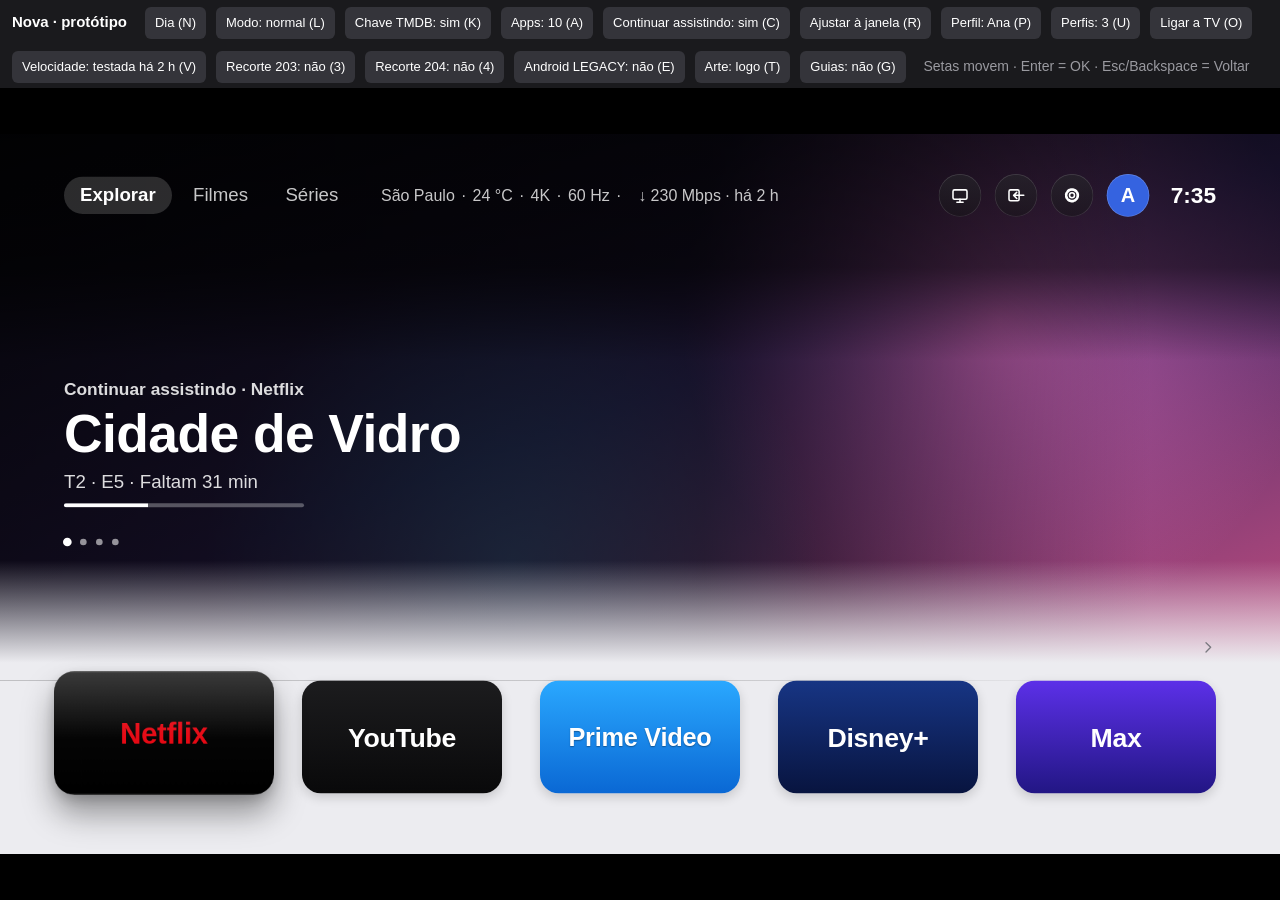
==== commit 6e747bc0: "Card 204 approved: Nova focus design and prototype Co-Authored-By: Claude Opus 5.5 <noreply@anthropi" ====
--- a/design/prototype/index.html
+++ b/design/prototype/index.html
@@ -18,7 +18,9 @@
   <button id="bAlone" type="button">Perfis: 3 (U)</button>
   <button id="bStart" type="button">Ligar a TV (O)</button>
   <button id="bSpeed" type="button">Velocidade (V)</button>
-  <button id="b203" type="button">Recorte: Nova completa (3)</button>
+  <button id="b203" type="button">Recorte 203: não (3)</button>
+  <button id="b204" type="button">Recorte 204: não (4)</button>
+  <button id="bLegacy" type="button">Android LEGACY: não (E)</button>
   <button id="bArt" type="button">Arte: logo (T)</button>
   <button id="bGuide" type="button">Guias: não (G)</button>
   <span class="help">Setas movem · Enter = OK · Esc/Backspace = Voltar</span>
@@ -72,6 +74,9 @@
       <div class="safe"></div>
       <div class="gcol"></div><div class="gcol"></div><div class="gcol"></div><div class="gcol"></div><div class="gcol"></div>
       <div class="glabel">fileira y 820–989 · tile 300×169, raio 28 · vão 57 · de x 96 a 1824 · caixa do logo 216×85 (medidas a 1080p)</div>
+      <div class="act"></div>
+      <div class="gfocus"></div>
+      <div class="glabel2">foco 330×186 (1,10), sobe 6 · 1º tile de x 81 a 411, y 805,5 a 991,5 · tracejado fino: área de ação de 3,5% (67/38)</div>
     </div>
     <div id="toast"></div>
     <div id="sr" class="sr" aria-live="polite"></div>
--- a/design/prototype/proto.css
+++ b/design/prototype/proto.css
@@ -3,7 +3,8 @@
  * Same limits as web/home.css, so it also proves the look fits old TVs: no CSS variables, grid or backdrop-filter, and
  * only transform and opacity animate (focus surfaces are separate elements whose opacity changes). Values come from
  * design/tokens-v2.json. Classes on #stage: night, drawer-open, sheet-open, flat, lite, no-key; card 203's cut: c203,
- * names, guides, no-picks (its rules are at the end, under "Card 203").
+ * names, guides, no-picks (its rules are at the end, under "Card 203"); card 204's: c204 (with c203) and legacy, and on
+ * #tiles the lean-* / bump-* classes of the parallax (under "Card 204", last).
  * Font: Inter, the app's own file (app/assets/fonts/InterVariable.ttf; web/ has no copy, tools/webapp.py packs it into
  * the LG and Samsung builds as fonts/). Nothing from the network: where the browser refuses a file:// font from a
  * parent folder (Firefox), the fallback stack draws.
@@ -257,7 +258,7 @@
 }
 .face .word.shade { text-shadow: 0 1px 2px rgba(0, 0, 0, 0.35); }
 .face .word { text-overflow: ellipsis; }
-.face .mark, .face .lbox, .face .glow { display: none; }
+.face .mark, .face .lbox, .face .glow, .face .rim { display: none; }
 .face .sheen {
   position: absolute; left: -10px; top: 0; right: -10px; bottom: 0; border-radius: 28px; opacity: 0;
   background: -webkit-linear-gradient(top, rgba(255, 255, 255, 0.2), rgba(255, 255, 255, 0) 55%);
@@ -532,3 +533,68 @@
 .guides .face .lbox { display: block; position: absolute; left: 42px; top: 42px; width: 216px; height: 85px; border: 1px dashed rgba(255, 159, 10, 0.95); box-sizing: border-box; }
 .c203 #clock { color: #1D1D1F; }
 .c203.night #clock { color: #F5F5F7; }
+
+/* MARK: - Card 204 (key 4, #card=204): 203's cut with the final focus. design/204-foco-elevacao-sombra-brilho.md,
+   tokens-v2.json focus.card_204. Over the c203 rules above (#stage has both classes), so these come last. */
+
+/* Focused: 1.10 and 6 px up (lite too, at once). */
+.c204 .tile.focus { -webkit-transform: translateY(-6px) scale(1.1); transform: translateY(-6px) scale(1.1); }
+.c204 .face .glow { display: none !important; }
+/* Rest shadow on the face, static; the focus shadow is its own element, only its opacity (and the parallax) moves. */
+.c204 .tile .face { box-shadow: 0 6px 16px rgba(0, 0, 0, 0.16); }
+.c204.night .tile .face { box-shadow: 0 6px 16px rgba(0, 0, 0, 0.36), inset 0 0 0 1px rgba(255, 255, 255, 0.1); }
+.c204 .tile .shadow {
+  box-shadow: 0 26px 44px rgba(0, 0, 0, 0.38);
+  -webkit-transition: opacity 0.18s ease-out, -webkit-transform 0.32s cubic-bezier(0.2, 0.9, 0.3, 1.2);
+  transition: opacity 0.18s ease-out, transform 0.32s cubic-bezier(0.2, 0.9, 0.3, 1.2);
+}
+.c204.night .tile .shadow { box-shadow: 0 26px 44px rgba(0, 0, 0, 0.62); }
+/* The sheen: light from the top left, 135 degrees, white 20% -> 0 at 55% of the tile (the box is 8 px larger on each
+   side for the parallax, so the stops are 3.2% and 54.7%); cut by the face's rounded corners. Under the logo. */
+.c204 .face .sheen {
+  display: block; left: -8px; top: -8px; right: -8px; bottom: -8px; border-radius: 0; box-shadow: none;
+  background: -webkit-linear-gradient(-45deg, rgba(255, 255, 255, 0.2) 3.2%, rgba(255, 255, 255, 0) 54.7%);
+  background: linear-gradient(135deg, rgba(255, 255, 255, 0.2) 3.2%, rgba(255, 255, 255, 0) 54.7%);
+}
+.c204 .face .mark, .c204 .face .word { z-index: 1; }
+/* The rim: 1.5 px inside, white 22%; it doesn't move. */
+.c204 .face .rim {
+  display: block; position: absolute; left: 0; top: 0; right: 0; bottom: 0; border-radius: 28px; z-index: 2;
+  box-shadow: inset 0 0 0 1.5px rgba(255, 255, 255, 0.22); opacity: 0;
+  -webkit-transition: opacity 0.18s ease-out; transition: opacity 0.18s ease-out;
+}
+.c204 .tile.focus .rim { opacity: 1; }
+/* Layers only on the focused tile's moving parts. */
+.c204 .tile.focus .shadow, .c204 .tile.focus .sheen { will-change: opacity, transform; }
+
+/* Parallax: a class on the row for 160 ms; the transitions above bring it back (sheen 8 px, shadow 4; half at the ends). */
+.c204 .lean-r .tile.focus .sheen { -webkit-transform: translateX(8px); transform: translateX(8px); }
+.c204 .lean-l .tile.focus .sheen { -webkit-transform: translateX(-8px); transform: translateX(-8px); }
+.c204 .lean-d .tile.focus .sheen { -webkit-transform: translateY(8px); transform: translateY(8px); }
+.c204 .lean-u .tile.focus .sheen { -webkit-transform: translateY(-8px); transform: translateY(-8px); }
+.c204 .lean-r .tile.focus .shadow { -webkit-transform: translateX(4px); transform: translateX(4px); }
+.c204 .lean-l .tile.focus .shadow { -webkit-transform: translateX(-4px); transform: translateX(-4px); }
+.c204 .lean-d .tile.focus .shadow { -webkit-transform: translateY(4px); transform: translateY(4px); }
+.c204 .lean-u .tile.focus .shadow { -webkit-transform: translateY(-4px); transform: translateY(-4px); }
+.c204 .bump-r .tile.focus .sheen { -webkit-transform: translateX(4px); transform: translateX(4px); }
+.c204 .bump-l .tile.focus .sheen { -webkit-transform: translateX(-4px); transform: translateX(-4px); }
+.c204 .bump-r .tile.focus .shadow { -webkit-transform: translateX(2px); transform: translateX(2px); }
+.c204 .bump-l .tile.focus .shadow { -webkit-transform: translateX(-2px); transform: translateX(-2px); }
+
+/* Android Ui.LEGACY (E): the same focus, the sheen and the shadow still (on the TV the shadows come from Shadows' cache). */
+.legacy .face .sheen, .legacy .tile .shadow { -webkit-transform: none !important; transform: none !important; }
+.legacy .tile.focus .shadow, .legacy .tile.focus .sheen { will-change: auto; }
+/* flat: shadows static, the focus shadow, sheen and rim at once, no parallax, no extra layers. */
+.flat.c204 .tile .shadow, .flat.c204 .face .rim { -webkit-transition: none; transition: none; }
+.flat.c204 .tile .shadow { -webkit-transform: none !important; transform: none !important; }
+.flat.c204 .tile.focus .shadow, .flat.c204 .tile.focus .sheen { will-change: auto; }
+/* lite: no shadow, sheen or rim; the 3 px ring (rules above) and the lift, at once. */
+.lite.c204 .face .sheen, .lite.c204 .face .rim, .lite.c204 .tile .shadow { display: none; }
+
+/* Guides (G) in the 204 cut: the 3.5% action-safe area and the focused tile's box. */
+#guides .act, #guides .gfocus, #guides .glabel2 { display: none; }
+.c204 #guides .glabel { display: none; }
+.c204 #guides .glabel2 { display: block; position: absolute; left: 96px; top: 1044px; font-size: 24px; line-height: 28px; font-weight: 600; color: #FF9F0A; white-space: nowrap; }
+.c204 #guides .act { display: block; position: absolute; left: 67px; top: 38px; width: 1786px; height: 1004px; border: 1px dashed rgba(255, 159, 10, 0.7); box-sizing: border-box; }
+.c204 #guides .gfocus.on { display: block; position: absolute; top: 805.5px; width: 330px; height: 186px; border: 2px solid #FF9F0A; border-radius: 31px; box-sizing: border-box; }
+.c204.drawer-open #guides .gfocus { display: none; }
